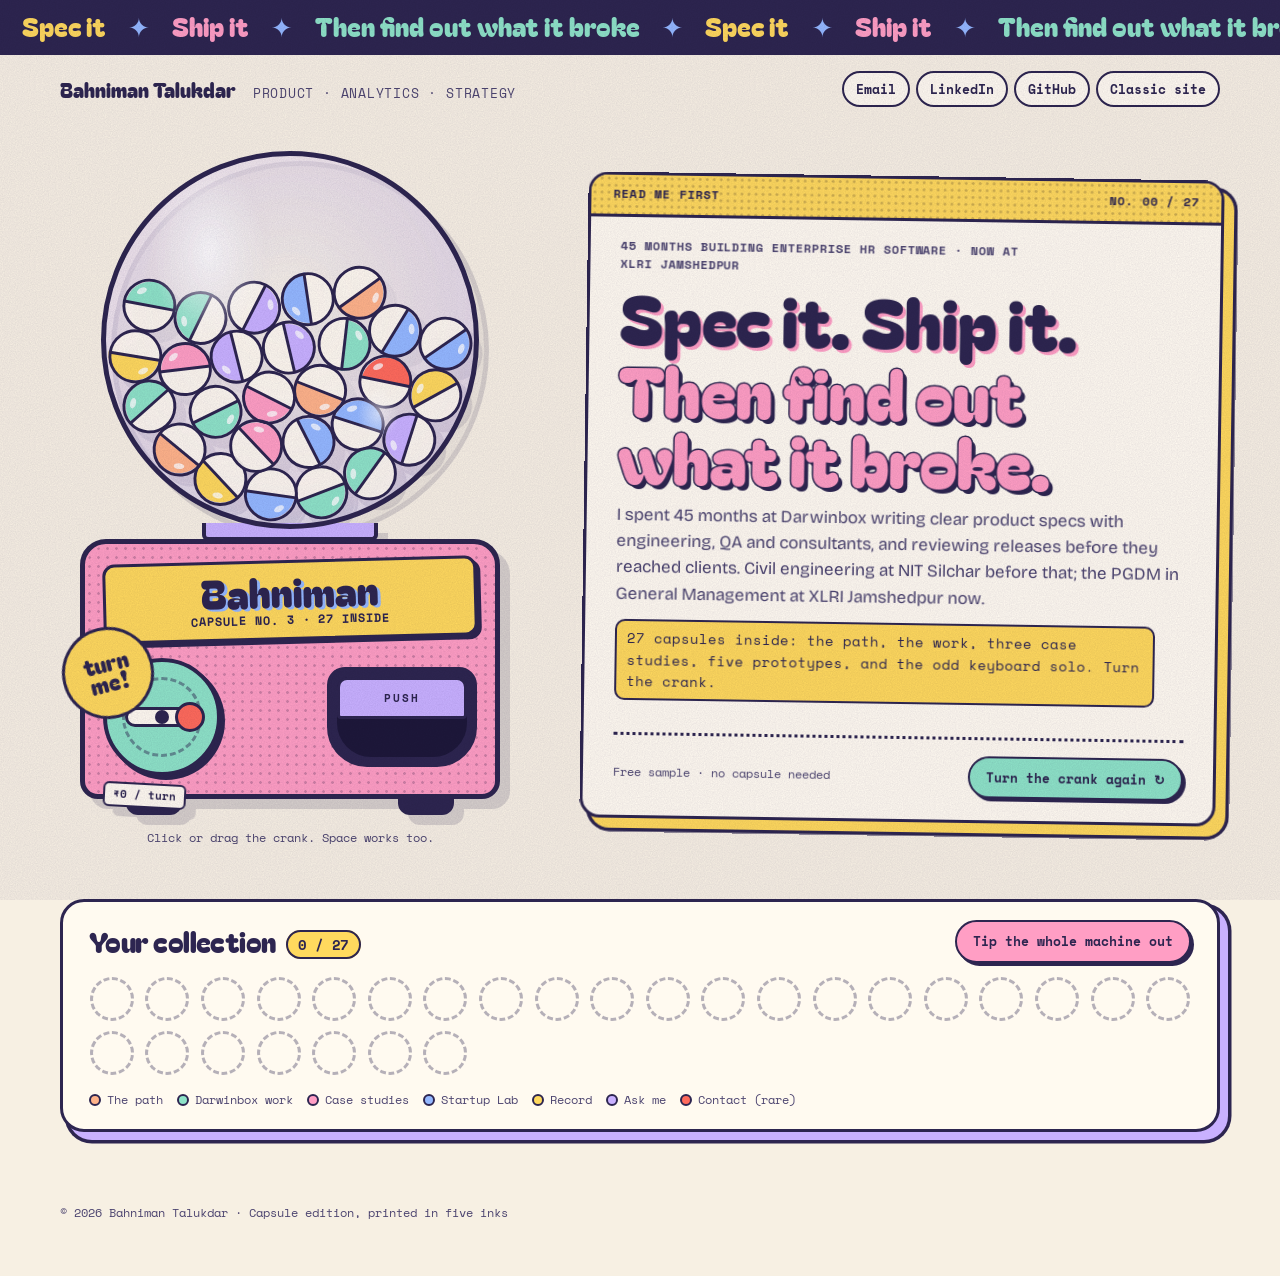
==== v3/index.html @ b3b68ef4 "Add v3 capsule-machine edition of the portfolio A gashapon machine dispenses the portfolio one capsu" ====
<!doctype html>
<html lang="en">
<head>
<meta charset="utf-8">
<meta name="viewport" content="width=device-width, initial-scale=1, viewport-fit=cover">
<title>Bahniman Talukdar · Capsule edition</title>
<meta name="description" content="Bahniman Talukdar's portfolio as a capsule-toy machine. Turn the crank for 45 months of Darwinbox product work, three case studies, five prototypes and the rest.">
<meta property="og:title" content="Bahniman Talukdar · Capsule edition">
<meta property="og:description" content="Turn the crank. Every capsule is a real piece of work: specs, case studies, prototypes, and the odd keyboard solo.">
<meta property="og:type" content="website">
<meta property="og:url" content="https://bahniman.github.io/v3/">
<meta property="og:image" content="https://bahniman.github.io/og.png">
<meta name="theme-color" content="#f7f0e3">
<link rel="preconnect" href="https://fonts.googleapis.com">
<link rel="preconnect" href="https://fonts.gstatic.com" crossorigin>
<link rel="stylesheet" href="https://fonts.googleapis.com/css2?family=Bagel+Fat+One&family=Bricolage+Grotesque:opsz,wght@12..96,400..800&family=Space+Mono:wght@400;700&display=swap">
<link rel="stylesheet" href="style.css">
<script>document.documentElement.classList.add("js")</script>
</head>
<body>
<a class="skip" href="#catalogue" data-tip>Skip the machine and see everything</a>

<div class="ticker" aria-hidden="true"><div class="ticker-run">
  <span>Spec it</span><i>✦</i><span>Ship it</span><i>✦</i><span>Then find out what it broke</span><i>✦</i>
  <span>Spec it</span><i>✦</i><span>Ship it</span><i>✦</i><span>Then find out what it broke</span><i>✦</i>
  <span>Spec it</span><i>✦</i><span>Ship it</span><i>✦</i><span>Then find out what it broke</span><i>✦</i>
</div></div>

<header class="bar">
  <p class="who"><b>Bahniman Talukdar</b> <span>Product · Analytics · Strategy</span></p>
  <nav aria-label="Elsewhere">
    <a href="mailto:bahniman30@gmail.com">Email</a>
    <a href="https://www.linkedin.com/in/bahniman-talukdar-ab97a416a">LinkedIn</a>
    <a href="https://github.com/Bahniman">GitHub</a>
    <a href="../">Classic site</a>
  </nav>
</header>

<main id="main">
  <section class="stage" aria-label="Capsule machine">
    <div class="machine-wrap">
      <div class="machine" id="machine">
        <div class="dome">
          <canvas id="globe" aria-hidden="true"></canvas>
          <div class="glass" aria-hidden="true"></div>
          <p class="empty-note" id="emptyNote" hidden>All out!<br><button type="button" id="refill">Refill the machine</button></p>
        </div>
        <div class="neck" aria-hidden="true"></div>
        <div class="body">
          <div class="plate">
            <p class="plate-name">Bahniman</p>
            <p class="plate-sub">Capsule No. 3 · <span id="left">27</span> inside</p>
          </div>
          <div class="controls">
            <button class="crank" id="crank" type="button" aria-describedby="crankHelp">
              <span class="crank-arm" aria-hidden="true"><span class="crank-knob"></span></span>
              <span class="sr">Turn the crank</span>
            </button>
            <div class="chute" id="chute">
              <span class="flap" aria-hidden="true"></span>
            </div>
          </div>
          <p class="coin" aria-hidden="true">₹0 / turn</p>
        </div>
        <div class="feet" aria-hidden="true"><span></span><span></span></div>
        <p class="sticker" aria-hidden="true">turn me!</p>
      </div>
      <p class="help" id="crankHelp">Click or drag the crank. Space works too.</p>
    </div>

    <div class="output">
      <div class="card-slot" id="cardSlot" aria-live="polite"></div>
    </div>
  </section>

  <section class="tray-wrap" aria-labelledby="trayTitle">
    <div class="tray-head">
      <h2 id="trayTitle">Your collection <span id="count">0 / 27</span></h2>
      <button type="button" class="tip" id="tip" data-tip>Tip the whole machine out</button>
    </div>
    <ol class="tray" id="tray"></ol>
    <ul class="legend" aria-label="Capsule colours">
      <li data-cat="path">The path</li>
      <li data-cat="work">Darwinbox work</li>
      <li data-cat="case">Case studies</li>
      <li data-cat="lab">Startup Lab</li>
      <li data-cat="record">Record</li>
      <li data-cat="ask">Ask me</li>
      <li data-cat="contact">Contact (rare)</li>
    </ul>
  </section>

  <!-- Every capsule's contents. The machine draws from this list; "tip it out" shows it whole. -->
  <section class="catalogue" id="catalogue" aria-labelledby="catTitle">
    <h2 id="catTitle">Everything in the machine</h2>
    <div class="cat-grid" id="catGrid">

      <article class="item" data-cat="intro" id="intro">
        <p class="kicker">45 months building enterprise HR software · now at XLRI Jamshedpur</p>
        <h3 class="hero">Spec it. Ship it. <em>Then find out what it broke.</em></h3>
        <p>I spent 45 months at Darwinbox writing clear product specs with engineering, QA and consultants, and reviewing releases before they reached clients. Civil engineering at NIT Silchar before that; the PGDM in General Management at XLRI Jamshedpur now.</p>
        <p class="nudge">27 capsules inside: the path, the work, three case studies, five prototypes, and the odd keyboard solo. Turn the crank.</p>
      </article>

      <!-- The path -->
      <article class="item" data-cat="path" id="civil">
        <p class="kicker">2018 → 2022 · NIT Silchar</p>
        <p class="big">8.99</p>
        <h3>Civil engineering</h3>
        <p>B.Tech, CGPA 8.99. Most of my family are civil engineers in government service, and I picked the branch over the others my JEE rank allowed. What I kept from it is the habit of settling a design on paper before work starts on site.</p>
      </article>
      <article class="item" data-cat="path" id="darwinbox">
        <p class="kicker">Jul 2022 → Mar 2026 · Hyderabad</p>
        <p class="big">45 mo</p>
        <h3>Darwinbox, Core HRMS</h3>
        <p>Product Analyst, then Senior Product Analyst from April 2025. Core HRMS is the part every other module depends on: employee records, organisation structure, access control and bulk imports. Exemplary Contributor Award in 2024; mentored 3 junior analysts.</p>
      </article>
      <article class="item" data-cat="path" id="xlri">
        <p class="kicker">2026 → 2027 · Jamshedpur</p>
        <p class="big">PGDM</p>
        <h3>XLRI, General Management</h3>
        <p>I wanted a broader business perspective on top of the product work. My manager and director, both XLRI alumni, encouraged me to apply. XAT 94.88 percentile, 99.67 in Quant and DI. Aiming for product management, product analytics and technology consulting.</p>
      </article>

      <!-- Darwinbox work -->
      <article class="item" data-cat="work" id="specs">
        <p class="kicker">Darwinbox · Specs</p>
        <p class="big">200+</p>
        <h3>Engineering-ready specs</h3>
        <p>Feature PRDs, change specs and edge-case documents I owned across Core, Travel and shared components, counted from Confluence. Edge cases and acceptance criteria went in up front, so engineering had one reference and QA had explicit test conditions.</p>
      </article>
      <article class="item" data-cat="work" id="pendo">
        <p class="kicker">Darwinbox · Analytics</p>
        <p class="big">700+</p>
        <h3>Features tagged in Pendo</h3>
        <p>I defined a consistent, searchable tagging taxonomy and kept it current as the UI changed. That gave three continuous years of comparable adoption records, and roadmap talks a usage-data reference alongside client feedback.</p>
      </article>
      <article class="item" data-cat="work" id="survey">
        <p class="kicker">Darwinbox · Research</p>
        <p class="big">24,000+</p>
        <h3>From survey to backlog</h3>
        <p>In-app feedback for the new Profile page went live within days of its release. 24,000+ responses came back; I sorted them with Engineering and QA into a ranked backlog for the same quarter. The page scored 4.3 out of 5.</p>
      </article>
      <article class="item" data-cat="work" id="dashboard">
        <p class="kicker">Darwinbox · Analytics</p>
        <p class="big">−45%</p>
        <h3>Measuring the Dashboard revamp</h3>
        <p>I owned the measurement, not the design. I timed the key actions on the old dashboard and the redesign across 322,000+ users: time fell 45% while completions held or rose. People were finishing faster, not giving up, and the analysis became the case for more platform investment.</p>
      </article>
      <article class="item" data-cat="work" id="l10n">
        <p class="kicker">Darwinbox · Localisation</p>
        <p class="big">10+</p>
        <h3>Translation workflow</h3>
        <p>I owned the platform's translation workflow so the product team could run routine updates themselves. Each release I checked the languages I covered and used native-speaking clients' feedback to validate meaning in context.</p>
      </article>
      <article class="item" data-cat="work" id="qa">
        <p class="kicker">Darwinbox · Quality</p>
        <p class="big">100+</p>
        <h3>Issues caught before release</h3>
        <p>Logged in pre-release reviews and resolved before they reached clients. I also audited the settings screens and, with UX and engineering, regrouped 50+ settings so their names and placement were consistent.</p>
      </article>
      <article class="item" data-cat="work" id="prd">
        <p class="kicker">Darwinbox · Inside a spec</p>
        <p class="big">8 Qs</p>
        <h3>What every PRD had to answer</h3>
        <ol class="checks">
          <li>Current behaviour</li><li>Reason for the change</li><li>Impact on other modules</li><li>Where it sits in the UI</li>
          <li>Paid-feature dependencies</li><li>Import, cron and API impacts</li><li>Notification variable changes</li><li>Migration of existing data</li>
        </ol>
      </article>

      <!-- Case studies -->
      <article class="item" data-cat="case" id="case1">
        <p class="kicker">Case study 01 · Product analytics</p>
        <h3>Low adoption that pointed to a findability problem</h3>
        <dl>
          <dt>Problem</dt><dd>Pendo was mostly used for surveys, so adoption after a release was hard to judge and roadmap talks leaned on escalations.</dd>
          <dt>What I did</dt><dd>Tagged 700+ features and built funnel and path views over imports, lifecycle changes and settings.</dd>
          <dt>The call</dt><dd>People entered nearby flows but never reached the features. That is findability, not demand, so plain names, help text and placement came before any rebuild.</dd>
          <dt>Result</dt><dd>Clearer names, help text and a reorganised settings area shipped, and the approach shaped the wider settings audit.</dd>
        </dl>
      </article>
      <article class="item" data-cat="case" id="case2">
        <p class="kicker">Case study 02 · Localisation</p>
        <h3>Making localisation work in context</h3>
        <dl>
          <dt>Problem</dt><dd>Strings were translated one by one and hard-coded; native-speaking clients said some literal translations did not fit where they appeared.</dd>
          <dt>Foundation</dt><dd>An earlier effort had centralised translations. I built on it with a workflow for client-facing teams: navigation, access, ownership, and one way to update strings across PHP and Angular.</dd>
          <dt>The call</dt><dd>I mapped recurring issues across settings, raised the workflow for the roadmap, and owned the PRD end to end once it was prioritised.</dd>
          <dt>Result</dt><dd>Turnaround went from waiting for a sprint to the same release cycle, across 10+ languages.</dd>
        </dl>
      </article>
      <article class="item" data-cat="case" id="case3">
        <p class="kicker">Case study 03 · Strategy · XLRI</p>
        <h3>An IPO-readiness deck where every number had to survive a question</h3>
        <dl>
          <dt>Problem</dt><dd>Was Aster DM Healthcare's Gulf business ready for an IPO? The argument leaned on peer comparisons and penalty figures, many from secondary sources.</dd>
          <dt>What I did</dt><dd>Traced every figure to a primary or named source. Anything untraceable was removed, not softened.</dd>
          <dt>The call</dt><dd>Two peers' share-price declines covered different periods, so I found the offer price and restated both on the same basis.</dd>
          <dt>Result</dt><dd>Eight corrections before the panel, and a top 3 finish out of 20 teams.</dd>
        </dl>
      </article>

      <!-- Startup Lab -->
      <article class="item" data-cat="lab" id="realium">
        <p class="kicker">Lab 01 · Settlement · 3rd of 15, ReEnvision 5.0</p>
        <h3>Realium</h3>
        <p class="lede">A ₹18.6 lakh road bill, 60% paid the day after sign-off.</p>
        <p>Public-works contractors wait months to be paid. Realium turns site-verified progress and an engineer's accountable sign-off into a claim a bank will fund: 97% of the bill reaches the contractor, against 92.7% borrowing informally at 18%.</p>
        <p class="links"><a href="https://bahniman.github.io/realium/">Live demo ↗</a> <a href="https://github.com/Bahniman/realium">GitHub ↗</a></p>
      </article>
      <article class="item" data-cat="lab" id="heirloom">
        <p class="kicker">Lab 02 · Memory</p>
        <h3>Heirloom</h3>
        <p>Keeps a firm's knowledge as records the firm owns, so it survives people leaving and AI vendors changing. Ask the demo vault as three roles, make a partner leave, export everything as one file.</p>
        <p class="unproven">Still unproven: whether anyone buys memory on its own.</p>
        <p class="links"><a href="https://bahniman.github.io/heirloom/">Live demo ↗</a> <a href="https://github.com/Bahniman/heirloom">GitHub ↗</a></p>
      </article>
      <article class="item" data-cat="lab" id="turnstile">
        <p class="kicker">Lab 03 · Commerce</p>
        <h3>Turnstile</h3>
        <p>Tells people, AI shopping agents and scrapers apart in a store's traffic, then serves each the right thing: the normal page, a clean product feed, or nothing. Tune the rules and watch six sessions re-sort.</p>
        <p class="unproven">Still unproven: whether shoppers want an assistant buying for them at all.</p>
        <p class="links"><a href="https://bahniman.github.io/turnstile/">Live demo ↗</a> <a href="https://github.com/Bahniman/turnstile">GitHub ↗</a></p>
      </article>
      <article class="item" data-cat="lab" id="windtunnel">
        <p class="kicker">Lab 04 · Simulation</p>
        <h3>Windtunnel</h3>
        <p>Plays a price increase out 500 times across three customer groups and shows who leaves. A flat 12% rise holds up; at 30% it loses money in more than half the runs.</p>
        <p class="unproven">Still unproven: customer behaviour is set by hand.</p>
        <p class="links"><a href="https://bahniman.github.io/windtunnel/">Live demo ↗</a> <a href="https://github.com/Bahniman/windtunnel">GitHub ↗</a></p>
      </article>
      <article class="item" data-cat="lab" id="heir">
        <p class="kicker">Lab 05 · Agents · Manakriti 3.0</p>
        <h3>Heir</h3>
        <p>Student committees change every year and their promises leave with them. Heir is five agents on one ledger: they read the club's mail and files, catch what the handover doc missed, and draft every email for a member to approve. Built with Team Ghost Protocol.</p>
        <p class="unproven">Still unproven: it has only run on a mock club.</p>
        <p class="links"><a href="https://bahniman.github.io/heir/">Live demo ↗</a> <a href="https://github.com/Bahniman/heir">GitHub ↗</a></p>
      </article>
      <article class="item" data-cat="lab" id="games">
        <p class="kicker">Lab bonus · 2 games</p>
        <h3>Make the calls I made</h3>
        <p><b>Spot the edge cases:</b> a small feature request walks in; find everything it breaks before the clock hits zero. <b>Name the setting:</b> pick the label a first-week HR admin would understand.</p>
        <p class="links"><a href="../#play">Play them ↗</a></p>
      </article>

      <!-- Record -->
      <article class="item" data-cat="record" id="awards">
        <p class="kicker">Record · Recognition</p>
        <h3>Podiums, 2018 to 2026</h3>
        <ul class="rows">
          <li><b>2026</b> 3rd of 15, ReEnvision 5.0, with Realium</li>
          <li><b>2026</b> Top 3 of 20, Aster DM IPO readiness</li>
          <li><b>2024</b> Exemplary Contributor Award, Darwinbox</li>
          <li><b>2019</b> 2nd, AutoCAD, NIRMAAN '19</li>
          <li><b>2018</b> 3rd, ARCHENOVA smart city, Tecnoesis '18</li>
          <li><b>2018</b> 2nd, Model Making, Swachhata Hi Seva</li>
        </ul>
      </article>
      <article class="item" data-cat="record" id="campus">
        <p class="kicker">Record · Campus</p>
        <p class="big">8 / 118</p>
        <h3>Prodzion and AURORA 4.0</h3>
        <p>Elected to Prodzion, XLRI's product club, as one of 8 from 118 students. On the AURORA 4.0 organising team I ran panel, travel and hospitality end to end for 20+ industry leaders.</p>
      </article>
      <article class="item" data-cat="record" id="music">
        <p class="kicker">Record · Off the clock</p>
        <p class="big">100+</p>
        <h3>Keyboardist, self-taught</h3>
        <p>Played keys with the cultural team at inter-college fests including IIT Kharagpur and Guwahati, and uploaded 100+ songs to YouTube and Instagram.</p>
      </article>

      <!-- Ask me -->
      <article class="item" data-cat="ask" id="ask1">
        <p class="kicker">Ask me · Career</p>
        <h3>Why move from civil engineering to software?</h3>
        <p>Darwinbox came to campus early and I applied out of curiosity. Product work showed me the habit of planning a build in detail carries over. A PRD does for a software team what a good drawing does for a site.</p>
      </article>
      <article class="item" data-cat="ask" id="ask2">
        <p class="kicker">Ask me · Career</p>
        <h3>Why an MBA after 45 months?</h3>
        <p>To build on the product work with a broader business view. Working with my manager and director showed me how decisions bring client needs, team priorities and business goals together. Both are XLRI alumni and backed my application.</p>
      </article>
      <article class="item" data-cat="ask" id="ask3">
        <p class="kicker">Ask me · Working style</p>
        <h3>How do you keep engineers unblocked?</h3>
        <p>Edge cases, acceptance criteria and dependencies in every PRD, then a knowledge transfer with the developers before the sprint. The document carries the shared understanding; follow-ups are only for decisions that need one.</p>
      </article>
      <article class="item" data-cat="ask" id="ask4">
        <p class="kicker">Ask me · Judgement</p>
        <h3>What if your own feature doesn't land?</h3>
        <p>My features reached 5% to 60% account-level adoption, and one I had high hopes for sat at the low end. I suspected rollout, then the drop-off data made me reconsider the design itself. I'd rather test assumptions in planning than let clients find the limits.</p>
      </article>

      <!-- Contact -->
      <article class="item" data-cat="contact" id="contact">
        <p class="kicker">Rare capsule · Contact</p>
        <h3>Email is the quickest way to reach me.</h3>
        <p class="links big-links"><a href="mailto:bahniman30@gmail.com">bahniman30@gmail.com</a></p>
        <p class="links"><a href="https://www.linkedin.com/in/bahniman-talukdar-ab97a416a">LinkedIn ↗</a> <a href="https://github.com/Bahniman">GitHub ↗</a></p>
        <p>Guwahati · Jamshedpur</p>
      </article>

    </div>
  </section>
</main>

<footer class="foot"><p>© 2026 Bahniman Talukdar · Capsule edition, printed in five inks</p></footer>

<div class="sr" id="announce" aria-live="assertive"></div>
<script src="app.js"></script>
</body>
</html>
---- v3/style.css ----
/* Capsule edition: one machine, five pastel riso inks on cream stock. */
:root{
  --paper:#f7f0e3;--stock:#fffaf0;--ink:#2d2550;--ink-2:#4d4570;
  --pink:#ff9ec4;--yellow:#ffd95e;--mint:#8ee3c8;--blue:#94b8ff;--lav:#c9b1ff;--peach:#ffb38a;--red:#ff6a5c;
  --display:"Bagel Fat One","Arial Rounded MT Bold",ui-rounded,system-ui,sans-serif;
  --sans:"Bricolage Grotesque",ui-sans-serif,system-ui,sans-serif;
  --mono:"Space Mono",ui-monospace,Consolas,monospace;
  --halftone:radial-gradient(rgba(45,37,80,.22) 1.1px,transparent 1.6px);
  --grain:url("data:image/svg+xml,%3Csvg xmlns='http://www.w3.org/2000/svg' width='180' height='180'%3E%3Cfilter id='n'%3E%3CfeTurbulence type='fractalNoise' baseFrequency='.85' numOctaves='3' stitchTiles='stitch'/%3E%3CfeColorMatrix values='0 0 0 0 .18 0 0 0 0 .15 0 0 0 0 .3 0 0 0 .55 0'/%3E%3C/filter%3E%3Crect width='100%25' height='100%25' filter='url(%23n)'/%3E%3C/svg%3E");
  --ease:cubic-bezier(.2,.8,.2,1);
  --bounce:cubic-bezier(.34,1.56,.64,1);
}
[data-cat="path"]{--c:var(--peach)}
[data-cat="work"]{--c:var(--mint)}
[data-cat="case"]{--c:var(--pink)}
[data-cat="lab"]{--c:var(--blue)}
[data-cat="record"]{--c:var(--yellow)}
[data-cat="ask"]{--c:var(--lav)}
[data-cat="contact"]{--c:var(--red)}
[data-cat="intro"]{--c:var(--yellow)}

*,*::before,*::after{box-sizing:border-box}
html{-webkit-text-size-adjust:100%;overflow-x:clip}
body{margin:0;background:var(--paper);color:var(--ink);font-family:var(--sans);font-size:17px;line-height:1.55;-webkit-font-smoothing:antialiased;overflow-x:clip;min-height:100vh}
body::after{content:"";position:fixed;inset:0;background:var(--grain);opacity:.32;mix-blend-mode:multiply;pointer-events:none;z-index:50}
a{color:inherit;text-underline-offset:3px;text-decoration-thickness:2px}
button{font:inherit;color:inherit;cursor:pointer}
:focus-visible{outline:3px solid var(--ink);outline-offset:3px;border-radius:6px}
::selection{background:var(--yellow)}
h2,h3{margin:0;line-height:1.05;letter-spacing:-.02em}
.sr{position:absolute;width:1px;height:1px;overflow:hidden;clip-path:inset(50%);white-space:nowrap}
.skip{position:absolute;left:16px;top:-60px;z-index:60;background:var(--ink);color:var(--stock);padding:10px 14px;border-radius:10px;font-weight:700}
.skip:focus{top:12px}

/* ---------- ticker + bar ---------- */
.ticker{background:var(--ink);color:var(--yellow);overflow:hidden;white-space:nowrap;font-family:var(--display);font-size:clamp(18px,2.4vw,26px);padding:6px 0;border-bottom:3px solid var(--ink)}
.ticker-run{display:inline-flex;gap:22px;padding-left:22px;animation:tick 38s linear infinite}
.ticker-run span:nth-of-type(3n+2){color:var(--pink)}
.ticker-run span:nth-of-type(3n){color:var(--mint)}
.ticker i{font-style:normal;color:var(--blue)}
@keyframes tick{to{transform:translateX(-33.333%)}}

.bar{display:flex;align-items:center;justify-content:space-between;gap:16px;flex-wrap:wrap;max-width:1240px;margin:0 auto;padding:16px clamp(16px,4vw,40px) 0}
.who{margin:0;font-family:var(--mono);font-size:13px;text-transform:uppercase;letter-spacing:.06em}
.who b{font-family:var(--display);font-weight:400;font-size:20px;text-transform:none;letter-spacing:0;margin-right:8px}
.who span{color:var(--ink-2)}
.bar nav{display:flex;gap:6px;flex-wrap:wrap}
.bar nav a{font-family:var(--mono);font-size:13px;font-weight:700;text-decoration:none;padding:6px 12px;border:2px solid var(--ink);border-radius:999px;background:var(--stock);transition:transform .15s var(--ease),box-shadow .15s var(--ease)}
.bar nav a:hover{transform:translate(-2px,-2px);box-shadow:3px 3px 0 var(--ink)}

/* ---------- stage ---------- */
main{max-width:1240px;margin:0 auto;padding:0 clamp(16px,4vw,40px)}
.stage{display:grid;grid-template-columns:minmax(300px,460px) minmax(0,1fr);gap:clamp(28px,5vw,72px);align-items:center;padding:28px 0 24px;min-height:calc(100vh - 120px)}

.machine-wrap{display:flex;flex-direction:column;align-items:center}
.machine{--w:min(420px,86vw);width:var(--w);position:relative;display:flex;flex-direction:column;align-items:center;filter:drop-shadow(10px 10px 0 rgba(45,37,80,.16))}
.machine.shake{animation:shake .5s ease}
@keyframes shake{20%{transform:rotate(-1.6deg)}40%{transform:rotate(1.4deg)}60%{transform:rotate(-1deg)}80%{transform:rotate(.6deg)}}

.dome{position:relative;width:calc(var(--w) * .9);aspect-ratio:1;border-radius:50%;border:5px solid var(--ink);background:radial-gradient(circle at 50% 40%,rgba(255,250,240,.75),rgba(201,177,255,.28) 70%,rgba(148,184,255,.35));overflow:hidden;z-index:2}
.dome canvas{position:absolute;inset:0;width:100%;height:100%}
.glass{position:absolute;inset:0;border-radius:50%;pointer-events:none;background:
  radial-gradient(ellipse 22% 34% at 28% 26%,rgba(255,255,255,.85),rgba(255,255,255,0) 70%),
  radial-gradient(ellipse 8% 10% at 74% 70%,rgba(255,255,255,.6),rgba(255,255,255,0) 70%);
  mix-blend-mode:screen}
.empty-note{position:absolute;inset:0;margin:0;display:grid;place-content:center;gap:10px;text-align:center;font-family:var(--display);font-size:34px;line-height:1}
.empty-note[hidden]{display:none}
.empty-note button{font-family:var(--mono);font-size:13px;font-weight:700;padding:8px 14px;border:2px solid var(--ink);border-radius:999px;background:var(--yellow);box-shadow:3px 3px 0 var(--ink)}

.neck{width:calc(var(--w) * .42);height:18px;background:var(--lav);border:4px solid var(--ink);border-top:0;margin-top:-6px;z-index:1;border-radius:0 0 6px 6px}
.body{position:relative;width:var(--w);background:var(--pink);border:5px solid var(--ink);border-radius:26px 26px 18px 18px;padding:16px 18px 18px;margin-top:-2px}
.body::before{content:"";position:absolute;inset:0;border-radius:inherit;background:var(--halftone);background-size:9px 9px;pointer-events:none;mix-blend-mode:multiply}
.plate{position:relative;background:var(--yellow);border:3px solid var(--ink);border-radius:12px;padding:8px 12px 7px;text-align:center;transform:rotate(-1.5deg);box-shadow:4px 4px 0 var(--ink)}
.plate p{margin:0}
.plate-name{font-family:var(--display);font-size:clamp(30px,8vw,40px);line-height:1;text-shadow:2.5px 2px 0 var(--blue)}
.plate-sub{font-family:var(--mono);font-size:12px;font-weight:700;text-transform:uppercase;letter-spacing:.08em}
.controls{position:relative;display:flex;align-items:center;justify-content:space-between;gap:16px;margin-top:18px}

.crank{position:relative;width:clamp(96px,26vw,118px);aspect-ratio:1;border-radius:50%;border:4px solid var(--ink);background:var(--mint);box-shadow:4px 4px 0 var(--ink);padding:0;touch-action:none;transition:box-shadow .12s,transform .12s}
.crank::before{content:"";position:absolute;inset:14%;border-radius:50%;border:3px dashed rgba(45,37,80,.45)}
.crank:active{box-shadow:1px 1px 0 var(--ink);transform:translate(3px,3px)}
.crank-arm{position:absolute;left:50%;top:50%;width:68%;height:20px;margin:-10px 0 0 -34%;background:var(--stock);border:3px solid var(--ink);border-radius:999px;transform:rotate(var(--turn,0deg));transition:transform .08s linear}
.crank-knob{position:absolute;right:-9px;top:50%;width:30px;height:30px;margin-top:-15px;border-radius:50%;background:var(--red);border:3px solid var(--ink)}
.crank-arm::after{content:"";position:absolute;left:50%;top:50%;width:14px;height:14px;margin:-7px;border-radius:50%;background:var(--ink)}

.chute{position:relative;width:clamp(120px,34vw,150px);height:clamp(86px,22vw,100px);border-radius:18px 18px 40px 40px;background:var(--ink);border:4px solid var(--ink);overflow:visible}
.chute::before{content:"";position:absolute;inset:6px;border-radius:12px 12px 34px 34px;background:#1d173a}
.flap{position:absolute;left:6px;right:6px;top:6px;height:46%;border-radius:10px 10px 4px 4px;background:var(--lav);border:3px solid var(--ink);transform-origin:top;transition:transform .35s var(--bounce);z-index:3}
.flap::after{content:"PUSH";position:absolute;inset:0;display:grid;place-items:center;font-family:var(--mono);font-size:11px;font-weight:700;letter-spacing:.2em}
.chute.open .flap{transform:perspective(200px) rotateX(-70deg)}

.coin{position:absolute;left:18px;bottom:-14px;margin:0;font-family:var(--mono);font-size:11px;font-weight:700;background:var(--stock);border:2px solid var(--ink);border-radius:6px;padding:2px 8px;transform:rotate(3deg)}
.feet{display:flex;justify-content:space-between;width:calc(var(--w) * .78)}
.feet span{width:56px;height:16px;background:var(--ink);border-radius:0 0 12px 12px}
.sticker{position:absolute;left:-18px;bottom:96px;margin:0;font-family:var(--display);font-size:22px;background:var(--yellow);border:3px solid var(--ink);border-radius:50%;width:92px;height:92px;display:grid;place-items:center;text-align:center;line-height:.9;transform:rotate(-14deg);z-index:4;animation:wobble 2.6s ease-in-out infinite;pointer-events:none}
.sticker.gone{animation:none;opacity:0;transform:rotate(-40deg) scale(.4);transition:all .4s var(--ease)}
@keyframes wobble{50%{transform:rotate(-6deg) scale(1.06)}}
.help{margin:14px 0 0;font-family:var(--mono);font-size:12px;color:var(--ink-2);text-align:center}

/* the capsule that drops out of the chute */
.drop{position:absolute;left:50%;bottom:8px;width:64px;height:64px;margin-left:-32px;border:none;background:none;padding:0;z-index:5;animation:dropIn .7s var(--bounce) both}
.drop .half{position:absolute;left:0;width:64px;height:32px;border:3.5px solid var(--ink);transition:transform .45s var(--bounce),opacity .45s}
.drop .top{top:0;border-radius:32px 32px 0 0;background:var(--c);border-bottom-width:2px}
.drop .bot{bottom:0;border-radius:0 0 32px 32px;background:rgba(255,250,240,.92);border-top-width:2px}
.drop .top::after{content:"";position:absolute;left:12px;top:7px;width:14px;height:8px;border-radius:50%;background:rgba(255,255,255,.7);transform:rotate(-25deg)}
.drop:hover .top{transform:translateY(-3px) rotate(-6deg)}
.drop.open .top{transform:translate(-30px,-50px) rotate(-60deg);opacity:0}
.drop.open .bot{transform:translate(26px,40px) rotate(40deg);opacity:0}
.drop-tag{position:absolute;left:50%;top:100%;transform:translateX(-50%);margin-top:16px;white-space:nowrap;font-family:var(--mono);font-size:12px;font-weight:700;background:var(--yellow);border:2px solid var(--ink);border-radius:999px;padding:3px 10px;animation:pulse 1.2s ease-in-out infinite}
@keyframes dropIn{0%{transform:translateY(-70px) scale(.5) rotate(-90deg);opacity:0}60%{opacity:1}100%{transform:none}}
@keyframes pulse{50%{transform:translateX(-50%) scale(1.08)}}

/* ---------- the printed ticket ---------- */
.output{min-width:0}
.card-slot{position:relative;min-height:420px;display:flex;align-items:center}
.ticket{position:relative;width:100%;max-width:640px;background:var(--stock);border:3.5px solid var(--ink);border-radius:20px;padding:0 0 22px;box-shadow:10px 10px 0 var(--c),10px 10px 0 3.5px var(--ink);transform:rotate(var(--tilt,0deg))}
.ticket.printing{animation:print .75s var(--ease) both}
@keyframes print{0%{clip-path:inset(0 0 100% 0);transform:translateY(-18px) rotate(var(--tilt,0deg))}70%{clip-path:inset(0 0 0 0)}100%{transform:rotate(var(--tilt,0deg))}}
.ticket-band{position:relative;display:flex;justify-content:space-between;align-items:center;gap:12px;padding:10px 22px;background:var(--c);border-bottom:3.5px solid var(--ink);border-radius:16px 16px 0 0;font-family:var(--mono);font-size:12px;font-weight:700;text-transform:uppercase;letter-spacing:.1em}
.ticket-band::before{content:"";position:absolute;inset:0;background:var(--halftone);background-size:7px 7px;border-radius:inherit;mix-blend-mode:multiply}
.ticket-band span{position:relative}
.ticket-body{padding:20px clamp(18px,3vw,30px) 0}
.ticket-foot{display:flex;justify-content:space-between;align-items:center;flex-wrap:wrap;gap:10px;margin:20px clamp(18px,3vw,30px) 0;padding-top:16px;border-top:3px dotted var(--ink)}
.again{font-family:var(--mono);font-size:13px;font-weight:700;padding:9px 16px;border:2.5px solid var(--ink);border-radius:999px;background:var(--mint);box-shadow:3px 3px 0 var(--ink);transition:transform .12s,box-shadow .12s}
.again:hover{transform:translate(-1px,-1px);box-shadow:4px 4px 0 var(--ink)}
.again:active{transform:translate(2px,2px);box-shadow:1px 1px 0 var(--ink)}
.serial{font-family:var(--mono);font-size:12px;color:var(--ink-2)}

/* item content, shared by ticket and catalogue */
.item .kicker{margin:0 0 10px;font-family:var(--mono);font-size:12px;font-weight:700;text-transform:uppercase;letter-spacing:.08em;color:var(--ink-2)}
.item .big{margin:0 0 14px;font-family:var(--display);font-size:clamp(64px,9vw,112px);line-height:.9;color:var(--c);-webkit-text-stroke:3px var(--ink);paint-order:stroke fill;text-shadow:5px 5px 0 var(--ink);letter-spacing:-.01em}
.item h3{font-size:clamp(26px,3.2vw,38px);font-weight:800;margin-bottom:12px;text-wrap:balance}
.item h3.hero{font-family:var(--display);font-weight:400;font-size:clamp(40px,5.4vw,68px);line-height:.98;letter-spacing:-.01em;text-shadow:3px 3px 0 var(--pink)}
.item h3.hero em{display:block;font-style:normal;color:var(--pink);-webkit-text-stroke:3px var(--ink);paint-order:stroke fill;text-shadow:4px 4px 0 var(--ink);margin-top:6px}
.item p{margin:0 0 12px;color:var(--ink-2);max-width:60ch}
.item .lede{font-weight:700;color:var(--ink);font-size:19px}
.item .nudge{font-family:var(--mono);font-size:14px;background:var(--yellow);display:inline-block;padding:6px 10px;border:2px solid var(--ink);border-radius:10px;color:var(--ink)}
.item .unproven{font-family:var(--mono);font-size:13px;border-left:4px solid var(--c);padding-left:10px}
.item .links{display:flex;flex-wrap:wrap;gap:8px;margin-top:4px}
.item .links a{font-family:var(--mono);font-size:13px;font-weight:700;text-decoration:none;padding:7px 13px;border:2.5px solid var(--ink);border-radius:999px;background:var(--c);color:var(--ink);box-shadow:3px 3px 0 var(--ink)}
.item .links a:hover{transform:translate(-1px,-1px);box-shadow:4px 4px 0 var(--ink)}
.item .big-links a{font-family:var(--display);font-weight:400;font-size:clamp(20px,3vw,30px);padding:10px 18px;word-break:break-all}
.item dl{margin:0;display:grid;grid-template-columns:max-content 1fr;gap:8px 16px}
.item dt{font-family:var(--mono);font-size:12px;font-weight:700;text-transform:uppercase;letter-spacing:.06em;padding-top:3px}
.item dd{margin:0;color:var(--ink-2)}
.item .checks{list-style:none;margin:0;padding:0;display:grid;grid-template-columns:1fr 1fr;gap:6px}
.item .checks li{counter-increment:q;font-weight:600;padding:6px 10px;border:2px solid var(--ink);border-radius:10px;background:color-mix(in srgb,var(--c) 45%,var(--stock))}
.item .checks li::before{content:counter(q,decimal-leading-zero) " ";font-family:var(--mono);font-size:12px}
.item .rows{list-style:none;margin:0;padding:0}
.item .rows li{padding:7px 0;border-bottom:2px dotted rgba(45,37,80,.3);color:var(--ink-2)}
.item .rows b{font-family:var(--mono);color:var(--ink);margin-right:10px}

/* ---------- collection tray ---------- */
.tray-wrap{border:3.5px solid var(--ink);border-radius:24px;background:var(--stock);padding:18px clamp(16px,3vw,26px) 20px;margin:12px 0 40px;box-shadow:8px 8px 0 var(--lav),8px 8px 0 3.5px var(--ink)}
.tray-head{display:flex;justify-content:space-between;align-items:center;gap:12px;flex-wrap:wrap;margin-bottom:14px}
.tray-head h2{font-family:var(--display);font-weight:400;font-size:28px}
.tray-head h2 span{font-family:var(--mono);font-size:14px;font-weight:700;background:var(--yellow);border:2px solid var(--ink);border-radius:999px;padding:2px 10px;vertical-align:middle;margin-left:6px}
.tip{font-family:var(--mono);font-size:13px;font-weight:700;padding:9px 16px;border:2.5px solid var(--ink);border-radius:999px;background:var(--pink);box-shadow:3px 3px 0 var(--ink)}
.tip:active{transform:translate(2px,2px);box-shadow:1px 1px 0 var(--ink)}
.tray{list-style:none;margin:0;padding:0;display:grid;grid-template-columns:repeat(auto-fill,minmax(44px,1fr));gap:10px}
.tray button,.tray span{display:block;width:44px;height:44px;margin:auto;border-radius:50%;border:3px solid var(--ink);padding:0;background:linear-gradient(var(--c) 0 50%,rgba(255,250,240,.95) 50%);position:relative;transition:transform .2s var(--bounce)}
.tray button::after,.tray span::after{content:"";position:absolute;left:-3px;right:-3px;top:50%;height:2px;margin-top:-1px;background:var(--ink)}
.tray button:hover{transform:scale(1.15) rotate(-12deg)}
.tray button.current{box-shadow:0 0 0 4px var(--stock),0 0 0 7px var(--ink)}
.tray span{background:transparent;border-style:dashed;border-color:rgba(45,37,80,.35)}
.tray span::after{display:none}
.tray .new{animation:pop .5s var(--bounce)}
@keyframes pop{0%{transform:scale(0)}100%{transform:scale(1)}}
.legend{list-style:none;margin:16px 0 0;padding:0;display:flex;flex-wrap:wrap;gap:6px 14px;font-family:var(--mono);font-size:12px;color:var(--ink-2)}
.legend li::before{content:"";display:inline-block;width:12px;height:12px;border-radius:50%;background:var(--c);border:2px solid var(--ink);margin-right:6px;vertical-align:-2px}

/* ---------- tipped-out catalogue ---------- */
.js .catalogue{display:none}
.js .catalogue.shown{display:block;animation:spill .6s var(--ease)}
@keyframes spill{from{opacity:0;transform:translateY(-20px)}}
.catalogue h2{font-family:var(--display);font-weight:400;font-size:clamp(34px,5vw,56px);margin:0 0 22px;text-shadow:3px 3px 0 var(--mint)}
.cat-grid{columns:3 300px;column-gap:22px}
.cat-grid .item{break-inside:avoid;margin:0 0 22px;background:var(--stock);border:3px solid var(--ink);border-top:16px solid var(--c);border-radius:18px;padding:18px 20px 8px;box-shadow:6px 6px 0 var(--c),6px 6px 0 3px var(--ink)}
.cat-grid .item .big{font-size:64px}
.cat-grid .item h3{font-size:24px}
.cat-grid .item h3.hero{font-size:38px}
.cat-grid .item dl{grid-template-columns:1fr;gap:2px}
.cat-grid .item dd{margin-bottom:8px}
.js .cat-grid .item[data-cat="intro"]{display:none}

.foot{max-width:1240px;margin:0 auto;padding:20px clamp(16px,4vw,40px) 40px;font-family:var(--mono);font-size:12px;color:var(--ink-2)}

/* ---------- small screens ---------- */
@media (max-width:860px){
  .stage{grid-template-columns:1fr;min-height:0;padding-top:20px}
  .card-slot{min-height:0}
  .ticket{--tilt:0deg !important}
  .sticker{left:-6px;width:76px;height:76px;font-size:18px;bottom:84px}
  .item dl{grid-template-columns:1fr;gap:2px}
  .item dd{margin-bottom:8px}
}
@media (max-width:600px){.who span{display:none}.bar{padding-top:12px}.bar nav a{font-size:12px;padding:5px 10px}.tray{grid-template-columns:repeat(auto-fill,minmax(34px,1fr));gap:8px}.tray button,.tray span{width:34px;height:34px}}
@media (max-width:420px){.item .checks{grid-template-columns:1fr}.bar nav a{padding:5px 10px}}

@media (prefers-reduced-motion:reduce){
  *,*::before,*::after{animation-duration:.01ms !important;animation-iteration-count:1 !important;transition-duration:.01ms !important}
  .ticker-run{animation:none}
}
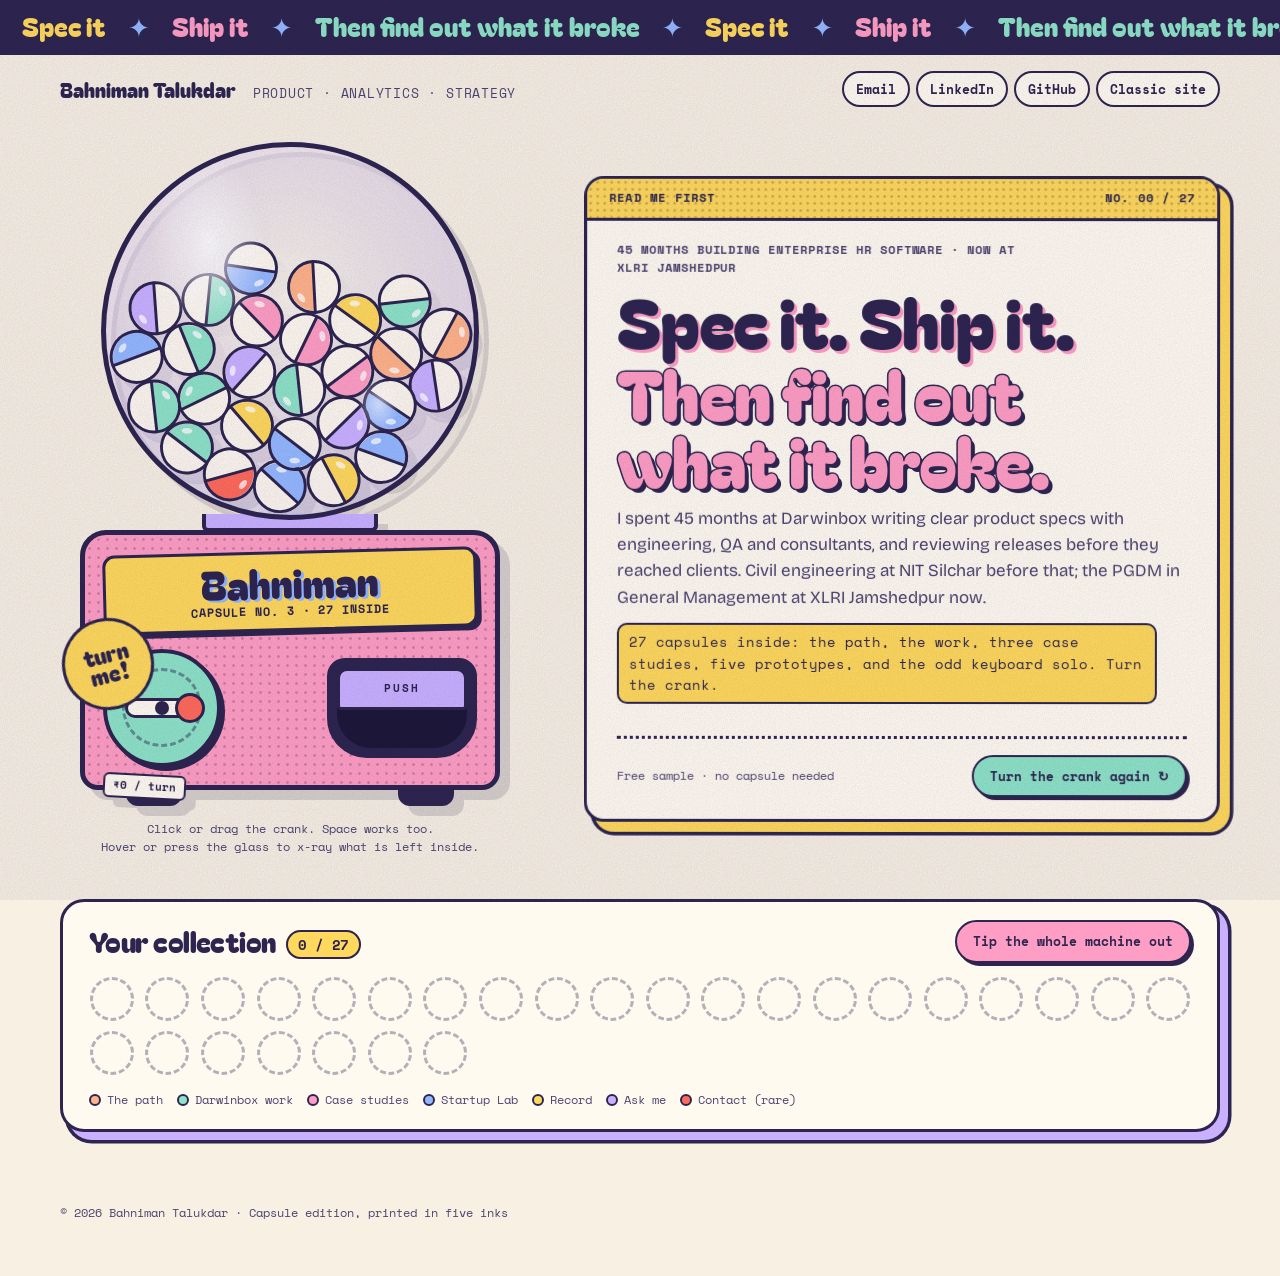
==== commit ce007803: "v3: x-ray lens over the dome and an exploded capsule opening Hovering or pressing the glass shows a " ====
--- a/v3/index.html
+++ b/v3/index.html
@@ -65,7 +65,7 @@
         <div class="feet" aria-hidden="true"><span></span><span></span></div>
         <p class="sticker" aria-hidden="true">turn me!</p>
       </div>
-      <p class="help" id="crankHelp">Click or drag the crank. Space works too.</p>
+      <p class="help" id="crankHelp">Click or drag the crank. Space works too.<br>Hover or press the glass to x-ray what is left inside.</p>
     </div>
 
     <div class="output">
--- a/v3/style.css
+++ b/v3/style.css
@@ -57,7 +57,7 @@
 .machine.shake{animation:shake .5s ease}
 @keyframes shake{20%{transform:rotate(-1.6deg)}40%{transform:rotate(1.4deg)}60%{transform:rotate(-1deg)}80%{transform:rotate(.6deg)}}
 
-.dome{position:relative;width:calc(var(--w) * .9);aspect-ratio:1;border-radius:50%;border:5px solid var(--ink);background:radial-gradient(circle at 50% 40%,rgba(255,250,240,.75),rgba(201,177,255,.28) 70%,rgba(148,184,255,.35));overflow:hidden;z-index:2}
+.dome{cursor:zoom-in;touch-action:pan-y;position:relative;width:calc(var(--w) * .9);aspect-ratio:1;border-radius:50%;border:5px solid var(--ink);background:radial-gradient(circle at 50% 40%,rgba(255,250,240,.75),rgba(201,177,255,.28) 70%,rgba(148,184,255,.35));overflow:hidden;z-index:2}
 .dome canvas{position:absolute;inset:0;width:100%;height:100%}
 .glass{position:absolute;inset:0;border-radius:50%;pointer-events:none;background:
   radial-gradient(ellipse 22% 34% at 28% 26%,rgba(255,255,255,.85),rgba(255,255,255,0) 70%),
@@ -99,13 +99,21 @@
 
 /* the capsule that drops out of the chute */
 .drop{position:absolute;left:50%;bottom:8px;width:64px;height:64px;margin-left:-32px;border:none;background:none;padding:0;z-index:5;animation:dropIn .7s var(--bounce) both}
-.drop .half{position:absolute;left:0;width:64px;height:32px;border:3.5px solid var(--ink);transition:transform .45s var(--bounce),opacity .45s}
+.drop .half{position:absolute;z-index:1;left:0;width:64px;height:32px;border:3.5px solid var(--ink);transition:transform .45s var(--bounce),opacity .45s}
 .drop .top{top:0;border-radius:32px 32px 0 0;background:var(--c);border-bottom-width:2px}
 .drop .bot{bottom:0;border-radius:0 0 32px 32px;background:rgba(255,250,240,.92);border-top-width:2px}
 .drop .top::after{content:"";position:absolute;left:12px;top:7px;width:14px;height:8px;border-radius:50%;background:rgba(255,255,255,.7);transform:rotate(-25deg)}
 .drop:hover .top{transform:translateY(-3px) rotate(-6deg)}
-.drop.open .top{transform:translate(-30px,-50px) rotate(-60deg);opacity:0}
-.drop.open .bot{transform:translate(26px,40px) rotate(40deg);opacity:0}
+.drop.open .top{transform:translate(-44px,-74px) rotate(-38deg);opacity:0;transition:transform .5s var(--ease),opacity .25s .38s}
+.drop.open .bot{transform:translate(40px,46px) rotate(26deg);opacity:0;transition:transform .5s var(--ease),opacity .25s .38s}
+/* exploded open: the halves fly apart and the serial slip jumps out before the ticket prints */
+.drop .slip{position:absolute;left:50%;top:50%;width:58px;margin:-12px 0 0 -29px;padding:3px 0;text-align:center;font-family:var(--mono);font-size:11px;font-weight:700;background:var(--stock);border:2px solid var(--ink);border-radius:4px;border-top:6px solid var(--c);opacity:0;transform:scale(.4);z-index:0}
+.drop.open .slip{animation:slipOut .62s var(--bounce) forwards}
+@keyframes slipOut{0%{opacity:0;transform:scale(.4)}35%{opacity:1;transform:translateY(-58px) scale(1.25) rotate(-8deg)}80%{opacity:1;transform:translateY(-64px) scale(1.2) rotate(-6deg)}100%{opacity:0;transform:translateY(-80px) scale(.9) rotate(-6deg)}}
+.drop .burst{position:absolute;left:50%;top:50%;width:64px;height:64px;margin:-32px;border-radius:50%;border:3px dashed var(--c);opacity:0;pointer-events:none}
+.drop.open .burst{animation:burst .5s var(--ease) forwards}
+@keyframes burst{0%{opacity:1;transform:scale(.6)}100%{opacity:0;transform:scale(2.4) rotate(40deg)}}
+.drop.open .drop-tag{opacity:0;transition:opacity .15s}
 .drop-tag{position:absolute;left:50%;top:100%;transform:translateX(-50%);margin-top:16px;white-space:nowrap;font-family:var(--mono);font-size:12px;font-weight:700;background:var(--yellow);border:2px solid var(--ink);border-radius:999px;padding:3px 10px;animation:pulse 1.2s ease-in-out infinite}
 @keyframes dropIn{0%{transform:translateY(-70px) scale(.5) rotate(-90deg);opacity:0}60%{opacity:1}100%{transform:none}}
 @keyframes pulse{50%{transform:translateX(-50%) scale(1.08)}}
